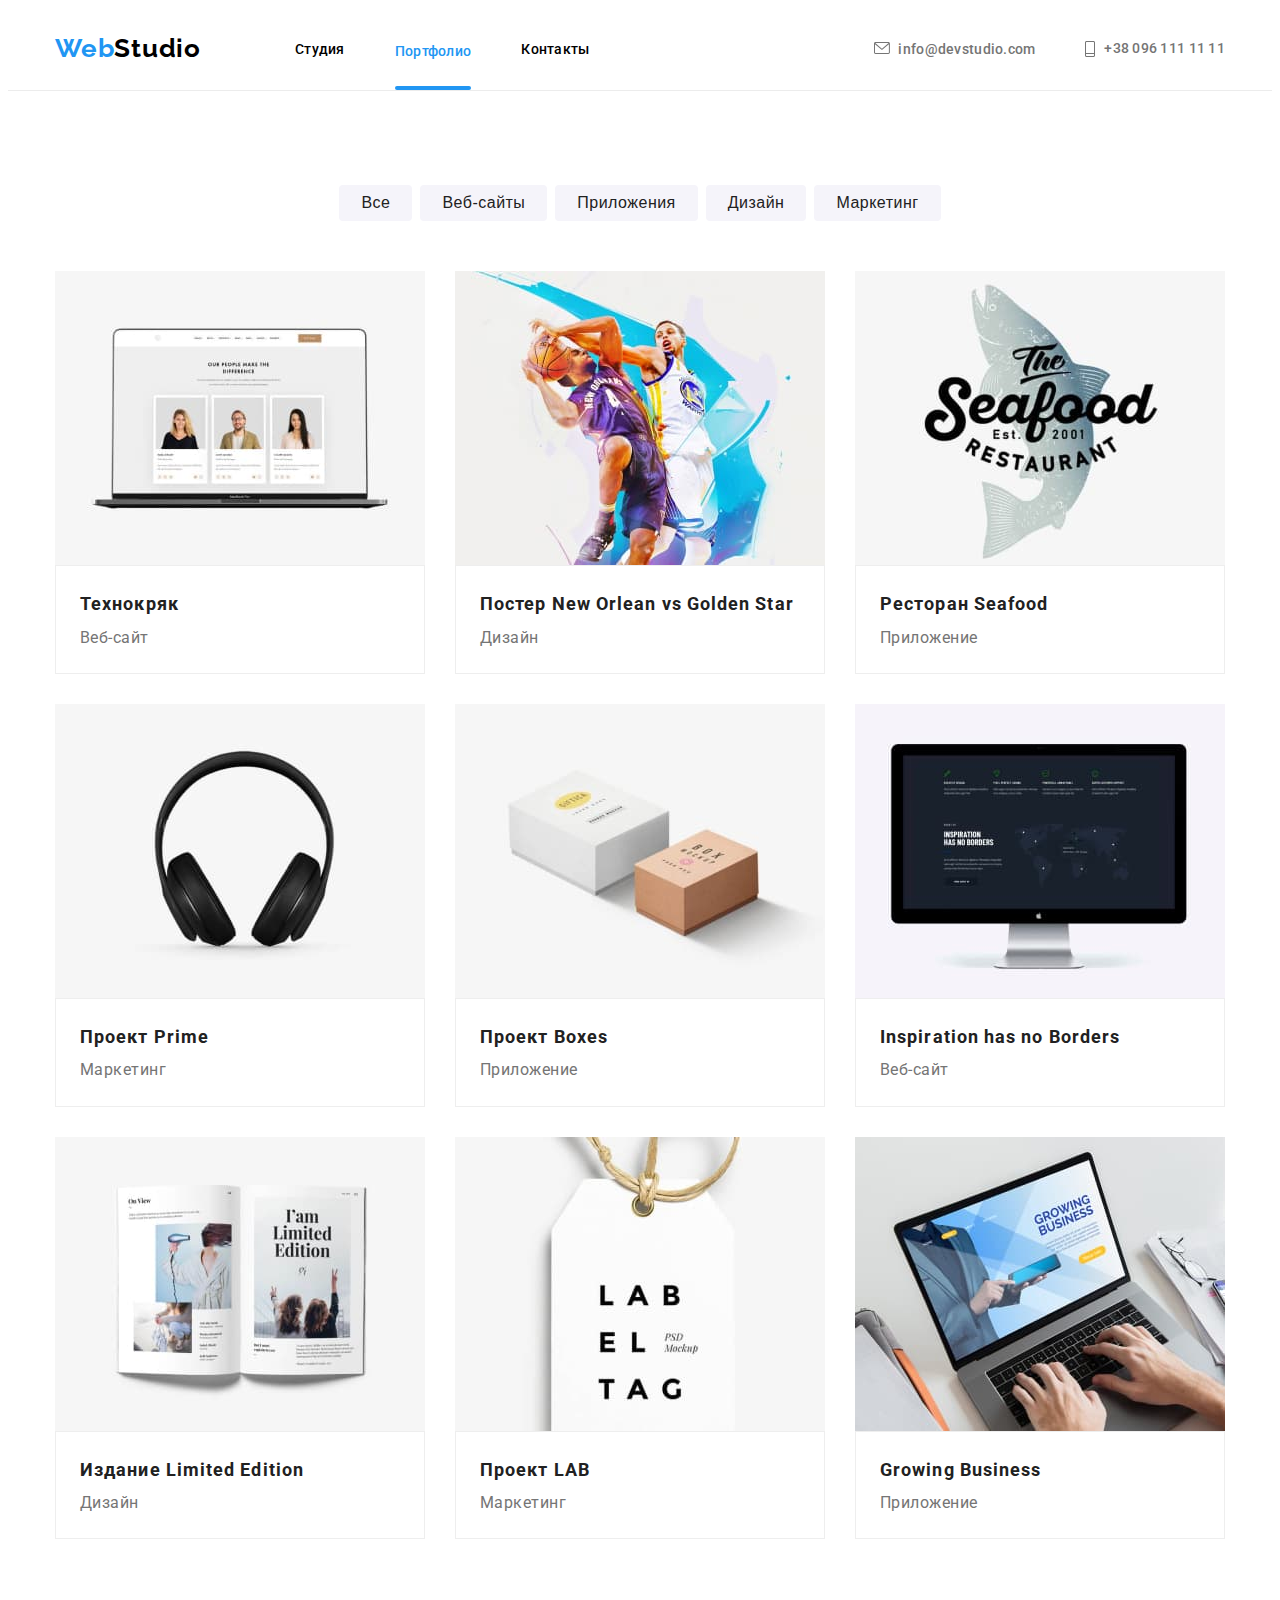
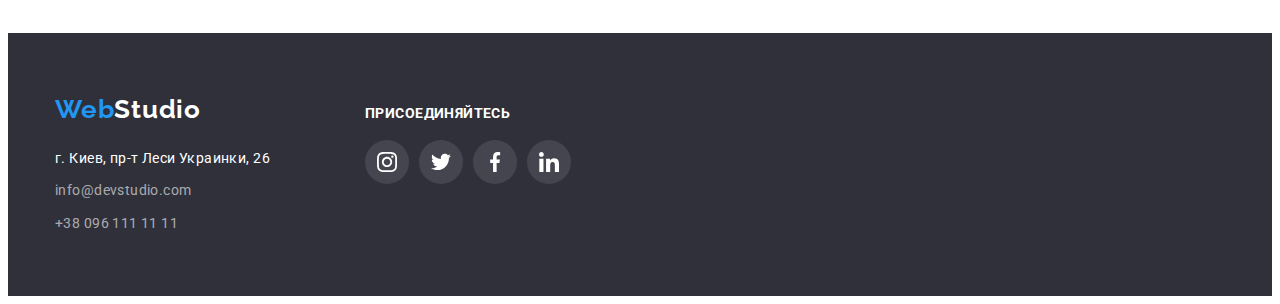
==== portfolio.html @ 7b321eb6 "addes files" ====
<!DOCTYPE html>
<html lang="ru">
  <head>
    <meta charset="UTF-8" />
    <meta name="viewport" content="width=device-width, initial-scale=1.0" />
    <title>WebStudio</title>
    <link
      href="https://fonts.googleapis.com/css2?family=Raleway:wght@700&family=Roboto:wght@400;500;700;900&display=swap"
      rel="stylesheet"
    />
    <link
      rel="stylesheet"
      href="https://cdnjs.cloudflare.com/ajax/libs/modern-normalize/1.1.0/modern-normalize.min.css"
      integrity="sha512-wpPYUAdjBVSE4KJnH1VR1HeZfpl1ub8YT/NKx4PuQ5NmX2tKuGu6U/JRp5y+Y8XG2tV+wKQpNHVUX03MfMFn9Q=="
      crossorigin="anonymous"
      referrerpolicy="no-referrer"
    />
    <link rel="stylesheet" href="./css/style.css" />
  </head>
  <body>
    <!-- header -->
    <header class="header">
      <div class="nav-cont container">
        <!-- навигация -->
        <nav class="nav-item">
          <a href="./index.html" class="logo"
            ><span class="logo-blue">Web</span
            ><span class="logo-black">Studio</span></a
          >
          <ul class="nav-list list">
            <li><a href="./index.html" class="nav-link link">Студия</a></li>
            <li class="current"><a href="" class="nav-link link ">Портфолио</a></li>
            <li><a href="" class="nav-link link">Контакты</a></li>
          </ul>
        </nav>
        <!-- Контакты -->
        <ul class="nav-list list">
          <li>
            <a class="cont-link mail link" href="mailto:info@devstudio.com">
              <svg class="icon-cont" width="16" height="12">
                <use href="./image/svg/sprite.svg#icon-mail"></use>
              </svg>
              info@devstudio.com</a
            >
          </li>
          <li>
            <a class="cont-link tel link" href="tel:+380961111111">
              <svg class="icon-cont" width="10" height="16">
                <use href="./image/svg/sprite.svg#icon-telephone"></use>
              </svg>
              +38 096 111 11 11</a
            >
          </li>
        </ul>
      </div>
    </header>
    <!-- main -->
    <main>
      <!-- <div class="container"> -->
      <section class="portfolio">
        <div class="container">
          <h1 class="portfolio-title">Наши работы</h1>
          <ul class="list-filter list">
            <li class="filter-unit list">
              <button class="btn second" type="button">Все</button>
            </li>
            <li class="filter-unit list">
              <button class="btn second" type="button">Веб-сайты</button>
            </li>
            <li class="filter-unit list">
              <button class="btn second" type="button">Приложения</button>
            </li>
            <li class="filter-unit list">
              <button class="btn second" type="button">Дизайн</button>
            </li>
            <li class="filter-unit list">
              <button class="btn second" type="button">Маркетинг</button>
            </li>
          </ul>
          <ul class="work-list list">
            <li class="work-item list">
              <a href="" class="link">
                <div class="overlay">
                    <img
                      class="exampl-img"
                      src="./image/portfolio/exampl-1.jpg"
                      width="370"
                      alt="exampl-1"
                    />
                    <p class="overlay-text">Ресурс предлагает комплексные предложения с разным уровнем функционала и сервисов. Все это позволит посетителю получить исчерпывающие сведения о компании или частном лице</p>
                </div>
                <div class="work-descr">
                  <h2 class="exampl-name">Технокряк</h2>
                  <p class="exampl-descr">Веб-сайт</p>
                </div>
              </a>
            </li>
            <li class="work-item list">
              <a href="" class="link">
                <div class="overlay">
                    <img
                      class="exampl-img"
                      src="./image/portfolio/exampl-2.jpg"
                      width="370"
                      alt="exampl-1"
                    />
                    <p class="overlay-text">Ресурс предлагает комплексные предложения с разным уровнем функционала и сервисов. Все это позволит посетителю получить исчерпывающие сведения о компании или частном лице</p>
                </div>
                <div class="work-descr">
                  <h2 class="exampl-name">Постер New Orlean vs Golden Star</h2>
                  <p class="exampl-descr">Дизайн</p>
                </div>
              </a>
            </li>
            <li class="work-item list">
              <a href="" class="link">
                <div class="overlay">
                    <img
                      class="exampl-img"
                      src="./image/portfolio/exampl-3.jpg"
                      width="370"
                      alt="exampl-1"
                    />
                    <p class="overlay-text">Ресурс предлагает комплексные предложения с разным уровнем функционала и сервисов. Все это позволит посетителю получить исчерпывающие сведения о компании или частном лице</p>
                </div>
                <div class="work-descr">
                  <h2 class="exampl-name">Ресторан Seafood</h2>
                  <p class="exampl-descr">Приложение</p>
                </div>
              </a>
            </li>
            <li class="work-item list">
              <a href="" class="link">
                <div class="overlay">
                    <img
                      class="exampl-img"
                      src="./image/portfolio/exampl-4.jpg"
                      width="370"
                      alt="exampl-1"
                    />
                    <p class="overlay-text">Ресурс предлагает комплексные предложения с разным уровнем функционала и сервисов. Все это позволит посетителю получить исчерпывающие сведения о компании или частном лице</p>
                </div>
                <div class="work-descr">
                  <h2 class="exampl-name">Проект Prime</h2>
                  <p class="exampl-descr">Маркетинг</p>
                </div>
              </a>
            </li>
            <li class="work-item list">
              <a href="" class="link">
                <div class="overlay">
                    <img
                      class="exampl-img"
                      src="./image/portfolio/exampl-5.jpg"
                      width="370"
                      alt="exampl-1"
                    />
                    <p class="overlay-text">Ресурс предлагает комплексные предложения с разным уровнем функционала и сервисов. Все это позволит посетителю получить исчерпывающие сведения о компании или частном лице</p>
                </div>
                <div class="work-descr">
                  <h2 class="exampl-name">Проект Boxes</h2>
                  <p class="exampl-descr">Приложение</p>
                </div>
              </a>
            </li>
            <li class="work-item list">
              <a href="" class="link">
                <div class="overlay">
                    <img
                      class="exampl-img"
                      src="./image/portfolio/exampl-6.jpg"
                      width="370"
                      alt="exampl-1"
                    />
                    <p class="overlay-text">Ресурс предлагает комплексные предложения с разным уровнем функционала и сервисов. Все это позволит посетителю получить исчерпывающие сведения о компании или частном лице</p>
                </div>
                <div class="work-descr">
                  <h2 class="exampl-name">Inspiration has no Borders</h2>
                  <p class="exampl-descr">Веб-сайт</p>
                </div>
              </a>
            </li>
            <li class="work-item list">
              <a href="" class="link">
                <div class="overlay">
                    <img
                      class="exampl-img"
                      src="./image/portfolio/exampl-7.jpg"
                      width="370"
                      alt="exampl-1"
                    />
                    <p class="overlay-text">Ресурс предлагает комплексные предложения с разным уровнем функционала и сервисов. Все это позволит посетителю получить исчерпывающие сведения о компании или частном лице</p>
                </div>
                <div class="work-descr">
                  <h2 class="exampl-name">Издание Limited Edition</h2>
                  <p class="exampl-descr">Дизайн</p>
                </div>
              </a>
            </li>
            <li class="work-item list">
              <a href="" class="link">
                <div class="overlay">
                    <img
                      class="exampl-img"
                      src="./image/portfolio/exampl-8.jpg"
                      width="370"
                      alt="exampl-1"
                    />
                    <p class="overlay-text">Ресурс предлагает комплексные предложения с разным уровнем функционала и сервисов. Все это позволит посетителю получить исчерпывающие сведения о компании или частном лице</p>
                </div>
                <div class="work-descr">
                  <h2 class="exampl-name">Проект LAB</h2>
                  <p class="exampl-descr">Маркетинг</p>
                </div>
              </a>
            </li>
            <li class="work-item list">
              <a href="" class="link">
                <div class="overlay">
                    <img
                      class="exampl-img"
                      src="./image/portfolio/exampl-9.jpg"
                      width="370"
                      alt="exampl-1"
                    />
                    <p class="overlay-text">Ресурс предлагает комплексные предложения с разным уровнем функционала и сервисов. Все это позволит посетителю получить исчерпывающие сведения о компании или частном лице</p>
                </div>
                <div class="work-descr">
                  <h2 class="exampl-name">Growing Business</h2>
                  <p class="exampl-descr">Приложение</p>
                </div>
              </a>
            </li>
          </ul>
        </div>
      </section>
      <!-- </div> -->
    </main>
    <!-- footer -->
    <footer class="footer">
      <div class="container">
        <ul class="footer-container list">
          <li class="adress-list">
            <a href="./index.html" class="logo"
              ><span class="logo-blue">Web</span
              ><span class="logo-white">Studio</span></a
            >
            <address>
              <ul class="footer-adress">
                <li class="adress-link list">
                  <a
                    class="adress link"
                    href="https://www.google.com/maps/place/%D0%B1%D1%83%D0%BB.+%D0%9B%D0%B5%D1%81%D0%B8+%D0%A3%D0%BA%D1%80%D0%B0%D0%B8%D0%BD%D0%BA%D0%B8,+26,+%D0%9A%D0%B8%D0%B5%D0%B2,+02000/data=!4m2!3m1!1s0x40d4cf0e033ecbe9:0x57a4dffefec77da0?sa=X&ved=2ahUKEwjcrKjP-oL5AhVjoosKHctqA7YQ8gF6BAgDEAE"
                    target="_blank"
                    rel="noopener noreferrer"
                    >г. Киев, пр-т Леси Украинки, 26</a
                  >
                </li>
                <li class="adress-link list">
                  <a class="contact link" href="mailto:info@devstudio.com"
                    >info@devstudio.com</a
                  >
                </li>
                <li class="adress-link list">
                  <a class="contact link" href="tel:+380961111111"
                    >+38 096 111 11 11</a
                  >
                </li>
              </ul>
            </address>
          </li>
          <li class="join-list">
            <h2 class="sub-title title-join">присоединяйтесь</h2>
            <ul class="social social-footer list">
              <li>
                <a href="" class="social-item link">
                  <svg class="icon-social" width="20" height="20">
                    <use href="./image/svg/sprite.svg#icon-instagram"></use>
                  </svg>
                </a>
              </li>
              <li>
                <a href="" class="social-item link">
                  <svg class="icon-social" width="20" height="20">
                    <use href="./image/svg/sprite.svg#icon-twitter"></use>
                  </svg>
                </a>
              </li>
              <li>
                <a href="" class="social-item link">
                  <svg class="icon-social" width="20" height="20">
                    <use href="./image/svg/sprite.svg#icon-facebook"></use>
                  </svg>
                </a>
              </li>
              <li>
                <a href="" class="social-item link">
                  <svg class="icon-social" width="20" height="20">
                    <use href="./image/svg/sprite.svg#icon-linkedin"></use>
                  </svg>
                </a>
              </li>
            </ul>
          </li>
        </ul>
      </div>
    </footer>
  </body>
</html>
---- css/style.css ----
/* основной черний цвет #212121 */
/* вторичний цвет #757575 */
/* accent #2196F3 */
:root {
  --primary-text-color: #212121;
  --second-text-color: #757575;
  --accent-color: #2196f3;
  --white-color: #ffffff;
  --primary-bgc: #2f303a;
  --contact-color: rgba(255, 255, 255, 0.6);
  --second-bgc: #f5f4fa;
  --social-bgc: #afb1b8;
  --social-join: rgba(255, 255, 255, 0.1);
  --bgc-overlay: rgba(33, 150, 243, 0.9);
  --bgc-backdrop: rgba(0, 0, 0, 0.2);
}
html {
  box-sizing: border-box;
}
*,
*::after,
*::before {
  box-sizing: inherit;
}
body {
  font-family: 'Roboto', sans-serif;
  font-style: normal;
}
.container {
  margin: 0 auto;
  max-width: 1200px;
  padding: 0 15px;
}

/* Обнуление */
h1,
h2,
h3,
h4,
p {
  margin: 0;
  padding: 0;
}
img {
  display: block;
}
.list {
  margin: 0;
  padding: 0;
  list-style: none;
}
.link {
  margin: 0;
  padding: 0;
  text-decoration: none;
  line-height: 0;
}

/* Общее для тайтлов */
.title {
  margin-bottom: 1.39em;
  color: var(--primary-text-color);
  font-weight: 700;
  font-size: 2.25em;
  line-height: 1.16;
  text-align: center;
  letter-spacing: 0.03em;
}
.sub-title {
  font-weight: 700;
  font-size: 0.875em;
  line-height: 1;
  letter-spacing: 0.03em;
  text-transform: uppercase;
}
.section {
  padding-top: 5.875em;
  padding-bottom: 5.875em;
}
/* Header */
.logo {
  text-decoration: none;
  font-family: 'Raleway', sans-serif;
  font-weight: 700;
  letter-spacing: 0.03em;
  font-size: 1.625em;
  line-height: 1.29;
  margin-right: 94px;
  padding-top: 0.92em;
  padding-bottom: 0.9em;
}
.nav-list {
  display: inline-flex;
  align-items: center;
  font-weight: 500;
  font-size: 0.875em;
  line-height: 1;
  letter-spacing: 0.02em;
  margin-left: auto;
  align-content: baseline;
}
.nav-list > li:not(:first-child) {
  margin-left: 50px;
}
.logo-blue {
  color: var(--accent-color);
}
.logo-black {
  color: #000000;
}
.logo-white {
  color: #ffffff;
}
.nav-link {
  display: inline-block;
  padding-top: 32px;
  padding-bottom: 32px;
  color: inherit;
  line-height: 1;
  transition: 250ms cubic-bezier(0.4, 0, 0.2, 1);
}
.cont-link {
  display: inline-flex;
  padding-top: 32px;
  padding-bottom: 32px;
  color: var(--second-text-color);
  text-align: center;
  line-height: 1;
  transition: 250ms cubic-bezier(0.4, 0, 0.2, 1);
}
.icon-cont {
  margin-right: 0.625em;
  fill: currentColor;
  transition: 250ms cubic-bezier(0.4, 0, 0.2, 1);
}
.icon-cont:hover,
.icon-cont:focus {
  fill: currentColor;
}

.nav-link:hover,
.nav-link:focus,
.cont-link:hover,
.cont-link:focus,
.adress-link .link:hover,
.adress-link .link:focus {
  color: var(--accent-color);
}
.current {
  display: flex;
  color: var(--accent-color);
  flex-direction: column;
}
.current::after {
  content: '';
  display: flex;
  min-width: 100%;
  height: 4px;
  background-color: var(--accent-color);
  border-radius: 2px;
  align-self: center;
}
.current .nav-link {
  padding-top: 36px;
  padding-bottom: 28px;
}
.nav-cont {
  display: flex;
}
.nav-item {
  display: flex;
}

/* Main */

/* Intro */
.intro {
  padding-top: 12.5em;
  padding-bottom: 12.5em;
  max-width: 1600px;
  margin: 0 auto;
  background-color: var(--primary-bgc);
  background-image: linear-gradient(to right, rgba(47, 48, 58, 0.4), rgba(47, 48, 58, 0.4)),
    url(../image/Main/intro/bg-intro.jpg);
  background-size: cover;
  background-repeat: no-repeat;
  background-position: center;
  text-align: center;
}
.intro-title {
  margin-left: auto;
  margin-right: auto;
  margin-bottom: 0.68em;
  max-width: 650px;
  color: var(--white-color);
  font-weight: 900;
  letter-spacing: 0.06em;
  text-transform: uppercase;
  font-size: 2.75em;
  line-height: 1.26em;
}

/* btn */
.btn {
  padding: 0;
  margin: 0;
  font-size: 1em;
  line-height: 1.53em;
  display: inline-block;
  justify-content: center;
  align-items: center;
  border-radius: 4px;
  cursor: pointer;
  border: none;
}
.btn.primary {
  transition: 250ms cubic-bezier(0.4, 0, 0.2, 1);
  min-width: 200px;
  min-height: 50px;
  background-color: var(--accent-color);
  color: var(--white-color);
  letter-spacing: 0.06em;
  font-weight: 700;
}
.btn.primary:hover,
.btn.primary:focus {
  box-shadow: 0px 4px 4px rgba(0, 0, 0, 0.15);
}
/* Преимущества */
.our-benefit {
  padding-top: 5.875em;
}
.benefits,
.header-title {
  display: none;
}
.benefits-list {
  display: flex;
}
.icon-item {
  margin-bottom: 30px;
  min-width: 270px;
  min-height: 120px;
  display: inline-flex;
  justify-content: center;
  align-items: center;
  background-color: var(--second-bgc);
}
.icon-benefits {
  fill: currentColor;
}
.benefits-list .item {
  width: calc((100%-90px) / 4);
}
.benefits-list .item:not(:last-child) {
  margin-right: 30px;
}
.benefits-title {
  margin-bottom: 0.75em;
  color: var(--primary-text-color);
}
.benefits-description {
  margin-top: 0;
  margin-bottom: 0;
  font-weight: 400;
  font-size: 0.875em;
  line-height: 1.71;
  letter-spacing: 0.03em;
  color: var(--second-text-color);
}

/* Чем мы занимаемся */
.doing-list {
  display: flex;
}
.doing-list > li:not(:last-child) {
  margin-right: 30px;
}
.doing-list li {
  position: relative;
}

.doing-list li p {
  position: absolute;
  left: 0;
  bottom: 0;
  display: flex;
  justify-content: center;
  align-items: center;
  width: 100%;
  height: 70px;
  font-weight: 700;
  font-size: 0.875em;
  line-height: 1.28;
  letter-spacing: 0.03em;
  text-transform: uppercase;
  color: var(--white-color);
  background-color: rgba(47, 48, 58, 0.8);
}

/* Наша команда  */
.team {
  background-color: var(--second-bgc);
}
.team-list {
  display: flex;
}
.team-container {
  display: block;
  background-color: var(--white-color);
  height: 428px;
  box-shadow: 0px 1px 3px rgba(0, 0, 0, 0.12), 0px 1px 1px rgba(0, 0, 0, 0.14), 0px 2px 1px rgba(0, 0, 0, 0.2);
  border-radius: 0px 0px 4px 4px;
}
.team-descr {
  padding-top: 1.875em;
  padding-bottom: 1.875em;
  padding-left: 2em;
  padding-right: 2em;
}
.team-name {
  margin-top: 0;
  margin-bottom: 0.625em;
  color: var(--primary-text-color);
  font-weight: 500;
  font-size: 1em;
  line-height: 1.2;
  text-align: center;
  letter-spacing: 0.03em;
}
.team-position {
  margin-top: 0;
  margin-bottom: 1em;
  color: var(--second-text-color);
  font-weight: 400;
  font-size: 1em;
  line-height: 1.2;
  text-align: center;
  letter-spacing: 0.03em;
}
.team-container:not(:last-child) {
  margin-right: 30px;
}

/* Social */

.social {
  display: inline-flex;
}

.social-item {
  min-width: 44px;
  min-height: 44px;
  display: inline-flex;
  justify-content: center;
  align-items: center;
  border-radius: 50%;
  transition: 250ms cubic-bezier(0.4, 0, 0.2, 1);
}
.social li:not(:last-child) {
  margin-right: 10px;
}
.social-team .social-item {
  color: var(--social-bgc);
  background-color: var(--white-color);
}
.icon-social {
  width: 20px;
  height: 20px;
  fill: currentColor;
}

.social-footer .social-item {
  color: var(--white-color);
  background-color: var(--social-join);
}

.social-item:hover,
.social-item:focus {
  color: var(--white-color);
  background-color: var(--accent-color);
}
/* Клиенты */
.clients-list {
  display: flex;
  flex-wrap: wrap;
  align-items: center;
}
.item-client {
  display: inline-flex;
  justify-content: center;
  align-items: center;
  min-width: 170px;
  min-height: 92px;
  color: var(--social-bgc);
  border: 1px solid var(--social-bgc);
  border-radius: 4px;
  transition: 250ms cubic-bezier(0.4, 0, 0.2, 1);
}
.item-client:focus,
.item-client:hover {
  border-color: var(--accent-color);
  color: var(--accent-color);
}
.clients-list li:not(:last-child) {
  margin-right: 30px;
}
.icon-client {
  width: 106px;
  height: 60px;
  fill: currentColor;
}
/* Футер */
.footer {
  padding: 3.75em 0;
  background-color: var(--primary-bgc);
}
.footer-adress {
  padding: 0;
  margin-bottom: 0;
  margin-top: 1.42em;
  font-weight: 400;
  font-size: 0.875em;
  font-style: normal;
  line-height: 1.71;
  letter-spacing: 0.03em;
}
.adress-link {
  margin: 0.642em 0;
}
.adress-link:first-child,
.adress-link:last-child {
  margin: 0;
}
.adress-link .link {
  line-height: 1.71;
  transition: 250ms cubic-bezier(0.4, 0, 0.2, 1);
}
.adress {
  color: var(--white-color);
}
.contact {
  color: var(--contact-color);
}
.footer-container {
  display: inline-flex;
  align-content: center;
}
/* Присоединяйтесь */
.title-join {
  margin-top: 0.9em;
  margin-bottom: 1.42em;
  color: var(--white-color);
}
.join-list {
  margin-left: 4.375em;
}

/* Портфолио */
.header {
  border-bottom: 1px solid #ececec;
}
.portfolio {
  align-items: center;
  padding-top: 5.875em;
  padding-bottom: 5.875em;
}
.portfolio-title {
  display: none;
}
/* Кнопки портфолио */
.btn.second {
  background-color: var(--second-bgc);
  color: var(--primary-text-color);
  letter-spacing: 0.03em;
  font-weight: 500;
  padding: 6px 22px;
}
.btn.second:focus,
.btn.second:hover {
  background-color: var(--accent-color);
  color: var(--white-color);
  box-shadow: 0px 3px 1px rgba(0, 0, 0, 0.1), 0px 1px 2px rgba(0, 0, 0, 0.08), 0px 2px 2px rgba(0, 0, 0, 0.12);
  border-radius: 4px;
}
/* Наши роботы */
.list-filter {
  display: flex;
  margin-bottom: 3.125em;
  justify-content: center;
}
.list-filter .filter-unit + .filter-unit {
  margin-left: 8px;
}
.link .work-descr {
  padding-top: 1.25em;
  padding-bottom: 1.25em;
  padding-left: 1.5em;
  padding-right: 1.5em;
  border: 1px solid #eeeeee;
}
.work-item {
  width: 370px;
  display: inline-block;
  background: #ffffff;
  transition: 250ms cubic-bezier(0.4, 0, 0.2, 1);
  /* width: calc((100%-60px)/3); */
}
.work-item:hover,
.work-item:focus {
  box-shadow: 0px 1px 1px rgba(0, 0, 0, 0.12), 0px 4px 4px rgba(0, 0, 0, 0.06), 1px 4px 6px rgba(0, 0, 0, 0.16);
}
.work-item:not(:nth-child(3n)) {
  margin-right: 30px;
}
.work-item:not(:nth-last-child(-n + 3)) {
  margin-bottom: 30px;
}

.overlay {
  position: relative;
  overflow: hidden;
}

.overlay-text {
  position: absolute;
  top: 0;
  left: 0;

  width: 100%;
  height: 100%;
  padding: 63px 24px;

  background-color: var(--bgc-overlay);
  color: var(--white-color);
  font-weight: 400;
  font-size: 1.2em;
  line-height: 1.55;
  overflow: hidden;
  transform: translateY(100%);
  transition: 250ms cubic-bezier(0.4, 0, 0.2, 1);
}
.work-item:hover .overlay-text,
.work-item:focus .overlay-text {
  transform: translateY(0);
}
.link .exampl-name {
  color: var(--primary-text-color);
  font-weight: 700;
  font-size: 1.13em;
  line-height: 2;
  letter-spacing: 0.06em;
  /* margin-bottom: 0.23em; */
}
.link .exampl-descr {
  color: var(--second-text-color);
  font-weight: 400;
  font-size: 1em;
  line-height: 1.9;
  letter-spacing: 0.03em;
}
.work-list {
  display: flex;
  flex-wrap: wrap;
}

/* Modal */

.backdrop {
  position: fixed;
  top: 0;
  left: 0;
  transition: 250ms cubic-bezier(0.4, 0, 0.2, 1);
  width: 100%;
  height: 100%;
  background-color: var(--bgc-backdrop);
}
.backdrop.is-hidden {
  opacity: 0;
  transition: 250ms cubic-bezier(0.4, 0, 0.2, 1);
  pointer-events: none;
}
.modal {
  position: absolute;
  top: 50%;
  left: 50%;
  transform: translate(-50%, -50%);
  min-width: 528px;
  min-height: 581px;
  background-color: var(--white-color);
  border-radius: 4px;
  box-shadow: 0px 1px 3px rgba(219, 32, 32, 0.12)), 0px 1px 1px rgba(0, 0, 0, 0.14),
    0px 2px 1px rgba(0, 0, 0, 0.2);
}
.btn-close {
  position: absolute;
  top: 8px;
  right: 8px;
  width: 30px;
  height: 30px;
  background-color: #fff;
  outline: 1px solid rgba(0, 0, 0, 0.1);
  border-radius: 50%;
}
.btn-close img {
  display: inline-flex;
  justify-content: center;
  align-items: center;
}
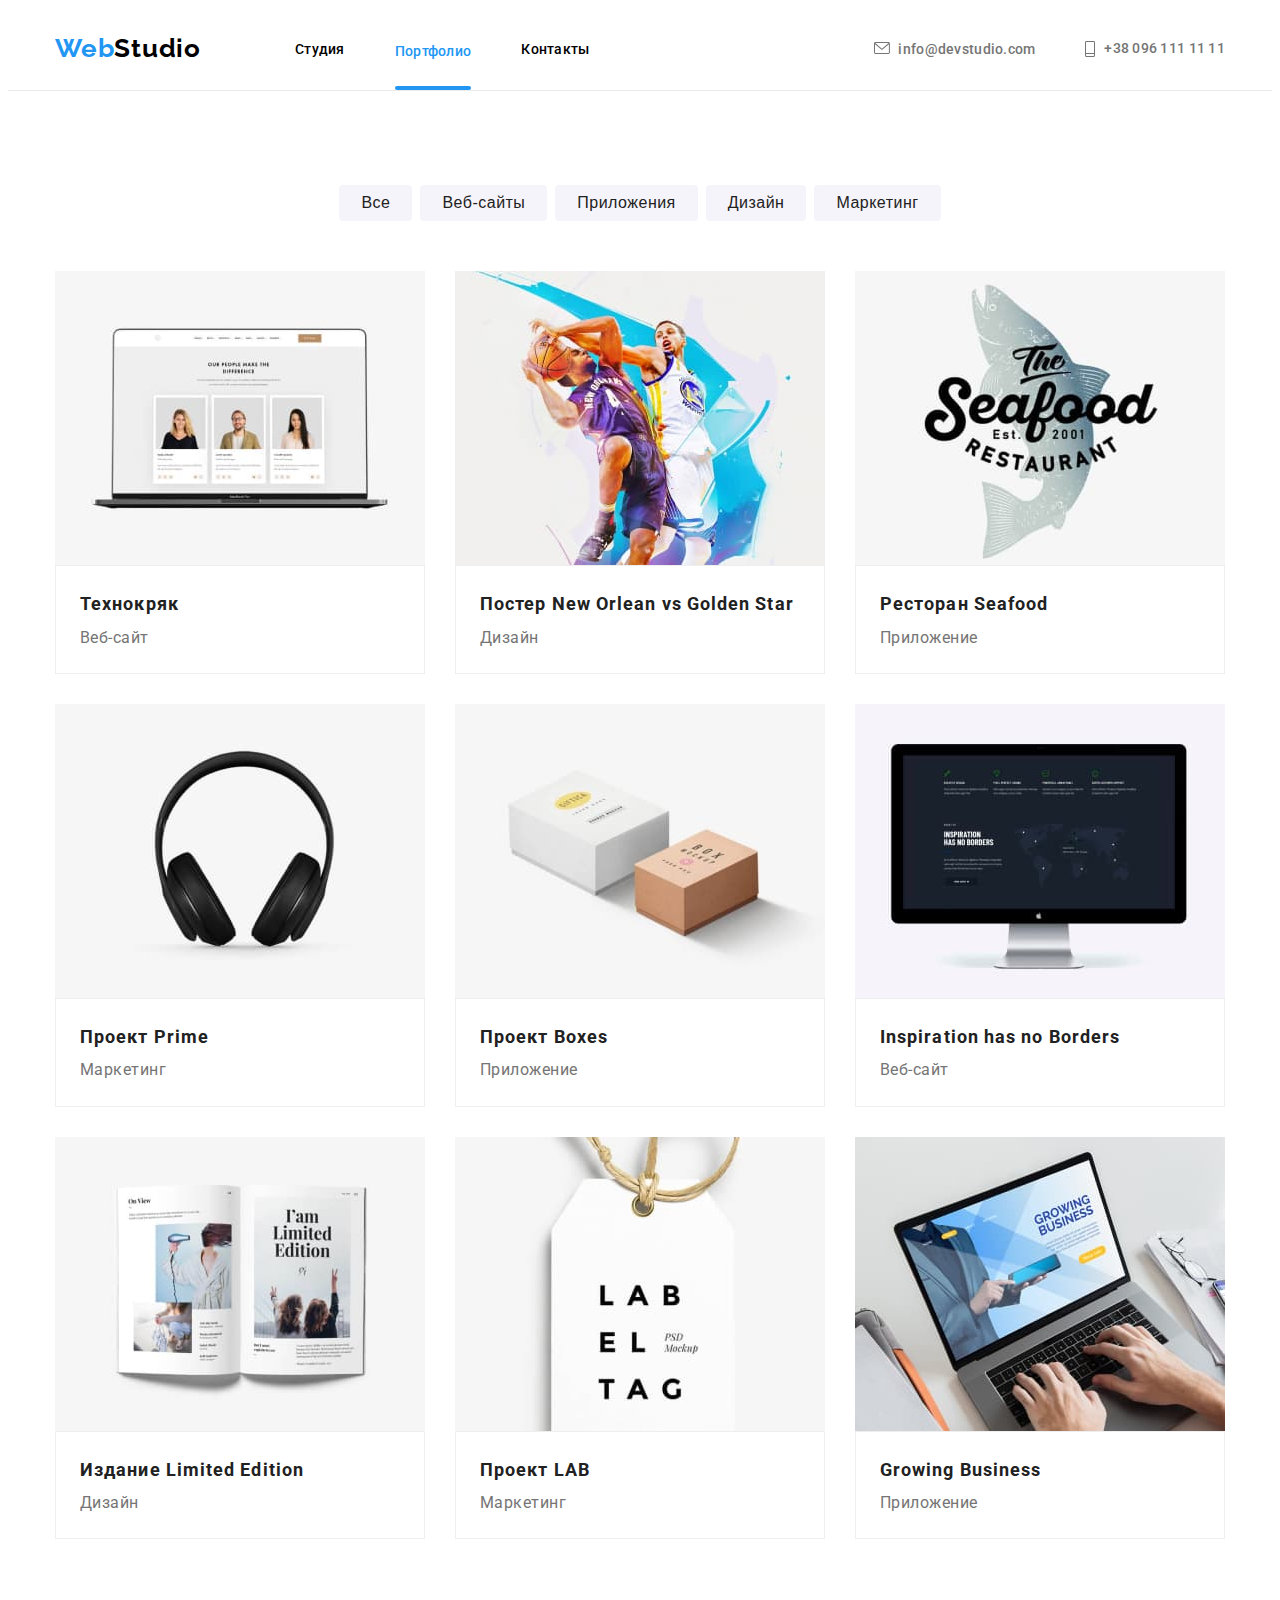
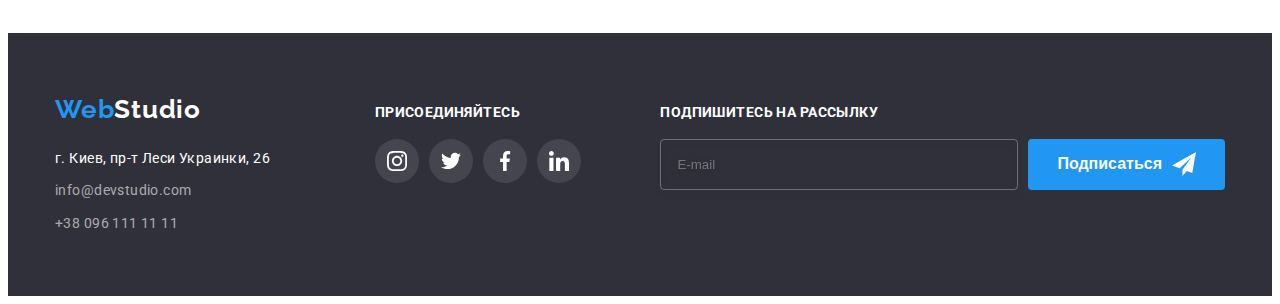
==== commit 77f7998f: "addes footer form" ====
--- a/portfolio.html
+++ b/portfolio.html
@@ -240,36 +240,26 @@
     <footer class="footer">
       <div class="container">
         <ul class="footer-container list">
-          <li class="adress-list">
-            <a href="./index.html" class="logo"
-              ><span class="logo-blue">Web</span
-              ><span class="logo-white">Studio</span></a
-            >
+          <li>
+            <a href="./index.html" class="logo"><span class="logo-blue">Web</span><span
+                class="logo-white">Studio</span></a>
             <address>
               <ul class="footer-adress">
                 <li class="adress-link list">
-                  <a
-                    class="adress link"
+                  <a class="adress link"
                     href="https://www.google.com/maps/place/%D0%B1%D1%83%D0%BB.+%D0%9B%D0%B5%D1%81%D0%B8+%D0%A3%D0%BA%D1%80%D0%B0%D0%B8%D0%BD%D0%BA%D0%B8,+26,+%D0%9A%D0%B8%D0%B5%D0%B2,+02000/data=!4m2!3m1!1s0x40d4cf0e033ecbe9:0x57a4dffefec77da0?sa=X&ved=2ahUKEwjcrKjP-oL5AhVjoosKHctqA7YQ8gF6BAgDEAE"
-                    target="_blank"
-                    rel="noopener noreferrer"
-                    >г. Киев, пр-т Леси Украинки, 26</a
-                  >
+                    target="_blank" rel="noopener noreferrer">г. Киев, пр-т Леси Украинки, 26</a>
                 </li>
                 <li class="adress-link list">
-                  <a class="contact link" href="mailto:info@devstudio.com"
-                    >info@devstudio.com</a
-                  >
+                  <a class="contact link" href="mailto:info@devstudio.com">info@devstudio.com</a>
                 </li>
                 <li class="adress-link list">
-                  <a class="contact link" href="tel:+380961111111"
-                    >+38 096 111 11 11</a
-                  >
+                  <a class="contact link" href="tel:+380961111111">+38 096 111 11 11</a>
                 </li>
               </ul>
             </address>
           </li>
-          <li class="join-list">
+          <li>
             <h2 class="sub-title title-join">присоединяйтесь</h2>
             <ul class="social social-footer list">
               <li>
@@ -302,6 +292,20 @@
               </li>
             </ul>
           </li>
+          <li>
+            <div class="subscribe list">
+              <p class="sub-title">Подпишитесь на рассылку</p>
+              <form name="subscribed client">  
+              <input type="email" placeholder="E-mail" id="email" />
+              <button class="btn send" type="submit">
+                Подписаться
+                <svg class="icon-send" width="24" height="24">
+                  <use href="./image/svg/sprite.svg#icon-send">
+                </svg>
+              </button>
+            </form>
+            </div>
+          </li>
         </ul>
       </div>
     </footer>
--- a/css/style.css
+++ b/css/style.css
@@ -67,6 +67,7 @@
   letter-spacing: 0.03em;
 }
 .sub-title {
+  color: var(--white-color);
   font-weight: 700;
   font-size: 0.875em;
   line-height: 1;
@@ -180,7 +181,11 @@
   max-width: 1600px;
   margin: 0 auto;
   background-color: var(--primary-bgc);
-  background-image: linear-gradient(to right, rgba(47, 48, 58, 0.4), rgba(47, 48, 58, 0.4)),
+  background-image: linear-gradient(
+      to right,
+      rgba(47, 48, 58, 0.4),
+      rgba(47, 48, 58, 0.4)
+    ),
     url(../image/Main/intro/bg-intro.jpg);
   background-size: cover;
   background-repeat: no-repeat;
@@ -215,8 +220,7 @@
 }
 .btn.primary {
   transition: 250ms cubic-bezier(0.4, 0, 0.2, 1);
-  min-width: 200px;
-  min-height: 50px;
+  padding: 10px 32px;
   background-color: var(--accent-color);
   color: var(--white-color);
   letter-spacing: 0.06em;
@@ -309,7 +313,8 @@
   display: block;
   background-color: var(--white-color);
   height: 428px;
-  box-shadow: 0px 1px 3px rgba(0, 0, 0, 0.12), 0px 1px 1px rgba(0, 0, 0, 0.14), 0px 2px 1px rgba(0, 0, 0, 0.2);
+  box-shadow: 0px 1px 3px rgba(0, 0, 0, 0.12), 0px 1px 1px rgba(0, 0, 0, 0.14),
+    0px 2px 1px rgba(0, 0, 0, 0.2);
   border-radius: 0px 0px 4px 4px;
 }
 .team-descr {
@@ -415,6 +420,22 @@
   padding: 3.75em 0;
   background-color: var(--primary-bgc);
 }
+.footer-container {
+  display: flex;
+  flex-wrap: wrap;
+  justify-content: center;
+  align-content: center;
+}
+.footer-container > li {
+  /* min-width: 100px; */
+  margin-right: auto;
+}
+.footer-container > li:last-child{
+  margin-right: 0;
+}
+.footer-container > li:not(:first-child) {
+  margin-top: 12px;
+}
 .footer-adress {
   padding: 0;
   margin-bottom: 0;
@@ -442,18 +463,47 @@
 .contact {
   color: var(--contact-color);
 }
-.footer-container {
-  display: inline-flex;
-  align-content: center;
-}
+
 /* Присоединяйтесь */
 .title-join {
-  margin-top: 0.9em;
   margin-bottom: 1.42em;
   color: var(--white-color);
 }
-.join-list {
-  margin-left: 4.375em;
+.subscribe{
+  /* display: flex;
+  flex-wrap: wrap; */
+}
+.sub-title {
+  margin-bottom: 20px;
+}
+.subscribe > form{
+  display: flex;
+  /* flex-wrap: wrap; */
+  /* width: 100%; */
+}
+.subscribe > form > input {
+  min-width: 358px;
+  max-height: 50.47px;
+  margin-right: 10px;
+  color: var(--white-color);
+  padding: 15px 16px;
+  background-color: transparent;
+  border: 1px solid rgba(255, 255, 255, 0.3);
+  filter: drop-shadow(0px 4px 4px rgba(0, 0, 0, 0.15));
+  border-radius: 4px;
+}
+.btn.send {
+  display: flex;
+  padding: 13px 29px;
+  justify-content: center;
+  font-weight: 700;
+  color: var(--white-color);
+  background-color: var(--accent-color);
+}
+
+.icon-send {
+  margin-left: 10px;
+  fill: currentColor;
 }
 
 /* Портфолио */
@@ -480,7 +530,8 @@
 .btn.second:hover {
   background-color: var(--accent-color);
   color: var(--white-color);
-  box-shadow: 0px 3px 1px rgba(0, 0, 0, 0.1), 0px 1px 2px rgba(0, 0, 0, 0.08), 0px 2px 2px rgba(0, 0, 0, 0.12);
+  box-shadow: 0px 3px 1px rgba(0, 0, 0, 0.1), 0px 1px 2px rgba(0, 0, 0, 0.08),
+    0px 2px 2px rgba(0, 0, 0, 0.12);
   border-radius: 4px;
 }
 /* Наши роботы */
@@ -500,15 +551,15 @@
   border: 1px solid #eeeeee;
 }
 .work-item {
-  width: 370px;
   display: inline-block;
+  width: calc((100% - 60px) / 3);
   background: #ffffff;
   transition: 250ms cubic-bezier(0.4, 0, 0.2, 1);
-  /* width: calc((100%-60px)/3); */
 }
 .work-item:hover,
 .work-item:focus {
-  box-shadow: 0px 1px 1px rgba(0, 0, 0, 0.12), 0px 4px 4px rgba(0, 0, 0, 0.06), 1px 4px 6px rgba(0, 0, 0, 0.16);
+  box-shadow: 0px 1px 1px rgba(0, 0, 0, 0.12), 0px 4px 4px rgba(0, 0, 0, 0.06),
+    1px 4px 6px rgba(0, 0, 0, 0.16);
 }
 .work-item:not(:nth-child(3n)) {
   margin-right: 30px;
